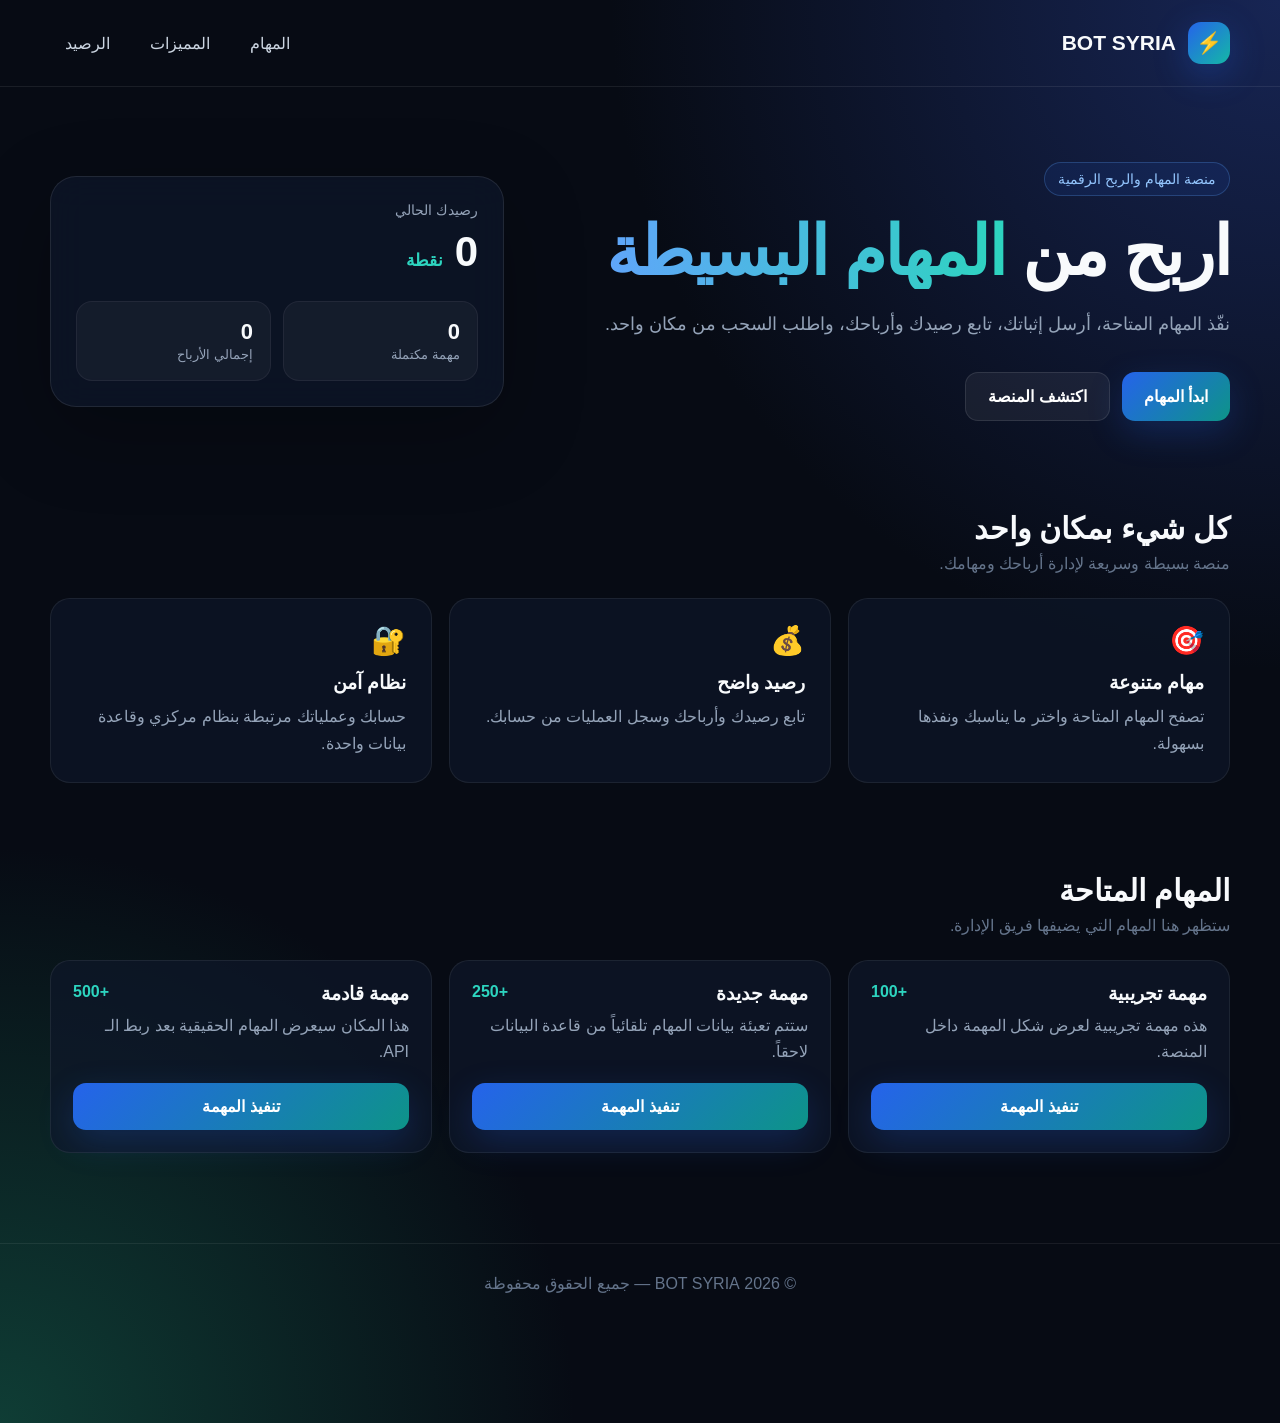
==== index.html @ 570c3ed7 "feat: publish BOT SYRIA website on GitHub Pages" ====
<!DOCTYPE html>
<html lang="ar" dir="rtl">
<head>
    <meta charset="UTF-8">
    <meta name="viewport" content="width=device-width, initial-scale=1.0">

    <title>BOT SYRIA</title>

    <style>
        * {
            box-sizing: border-box;
            margin: 0;
            padding: 0;
        }

        body {
            font-family:
                -apple-system,
                BlinkMacSystemFont,
                "Segoe UI",
                Tahoma,
                Arial,
                sans-serif;

            background:
                radial-gradient(circle at top right, #172554 0, transparent 35%),
                radial-gradient(circle at bottom left, #0f3d35 0, transparent 30%),
                #070b14;

            color: #f8fafc;
            min-height: 100vh;
        }

        .container {
            width: min(1180px, calc(100% - 32px));
            margin: auto;
        }

        header {
            padding: 22px 0;
            border-bottom: 1px solid rgba(255,255,255,.08);
        }

        nav {
            display: flex;
            align-items: center;
            justify-content: space-between;
            gap: 20px;
        }

        .logo {
            display: flex;
            align-items: center;
            gap: 12px;
            font-size: 21px;
            font-weight: 800;
        }

        .logo-icon {
            width: 42px;
            height: 42px;
            border-radius: 13px;
            display: grid;
            place-items: center;
            background: linear-gradient(135deg, #2563eb, #14b8a6);
            box-shadow: 0 10px 35px rgba(37,99,235,.3);
        }

        .nav-links {
            display: flex;
            gap: 10px;
        }

        .nav-links a {
            color: #cbd5e1;
            text-decoration: none;
            padding: 10px 15px;
            border-radius: 10px;
        }

        .nav-links a:hover {
            background: rgba(255,255,255,.06);
            color: white;
        }

        .hero {
            padding: 75px 0 45px;
        }

        .hero-grid {
            display: grid;
            grid-template-columns: 1.2fr .8fr;
            gap: 45px;
            align-items: center;
        }

        .badge {
            display: inline-flex;
            padding: 8px 13px;
            border: 1px solid rgba(96,165,250,.25);
            background: rgba(37,99,235,.1);
            color: #93c5fd;
            border-radius: 999px;
            margin-bottom: 20px;
            font-size: 14px;
        }

        h1 {
            font-size: clamp(38px, 6vw, 68px);
            line-height: 1.05;
            letter-spacing: -2px;
            margin-bottom: 20px;
        }

        .gradient {
            background: linear-gradient(90deg, #60a5fa, #2dd4bf);
            -webkit-background-clip: text;
            background-clip: text;
            color: transparent;
        }

        .hero p {
            color: #94a3b8;
            font-size: 18px;
            line-height: 1.9;
            max-width: 650px;
        }

        .actions {
            display: flex;
            gap: 12px;
            margin-top: 30px;
            flex-wrap: wrap;
        }

        .btn {
            display: inline-flex;
            align-items: center;
            justify-content: center;
            text-decoration: none;
            border-radius: 13px;
            padding: 14px 22px;
            font-weight: 700;
            border: 1px solid rgba(255,255,255,.1);
            color: white;
            background: rgba(255,255,255,.06);
        }

        .btn-primary {
            border: 0;
            background: linear-gradient(135deg, #2563eb, #0d9488);
            box-shadow: 0 12px 35px rgba(37,99,235,.22);
        }

        .hero-card {
            border: 1px solid rgba(255,255,255,.09);
            background: rgba(15,23,42,.72);
            backdrop-filter: blur(18px);
            border-radius: 26px;
            padding: 25px;
            box-shadow: 0 25px 80px rgba(0,0,0,.25);
        }

        .balance {
            color: #94a3b8;
            font-size: 14px;
        }

        .amount {
            font-size: 42px;
            font-weight: 900;
            margin: 10px 0 25px;
        }

        .amount span {
            color: #2dd4bf;
            font-size: 17px;
        }

        .mini-stats {
            display: grid;
            grid-template-columns: repeat(2, 1fr);
            gap: 12px;
        }

        .stat {
            background: rgba(255,255,255,.04);
            border: 1px solid rgba(255,255,255,.06);
            padding: 17px;
            border-radius: 16px;
        }

        .stat strong {
            display: block;
            font-size: 22px;
        }

        .stat small {
            color: #94a3b8;
        }

        section {
            padding: 45px 0;
        }

        .section-title {
            margin-bottom: 25px;
        }

        .section-title h2 {
            font-size: 30px;
        }

        .section-title p {
            color: #64748b;
            margin-top: 8px;
        }

        .features {
            display: grid;
            grid-template-columns: repeat(3, 1fr);
            gap: 17px;
        }

        .feature {
            padding: 25px;
            border-radius: 20px;
            background: rgba(15,23,42,.65);
            border: 1px solid rgba(255,255,255,.07);
        }

        .feature-icon {
            font-size: 28px;
            margin-bottom: 15px;
        }

        .feature h3 {
            margin-bottom: 9px;
        }

        .feature p {
            color: #94a3b8;
            line-height: 1.7;
        }

        .tasks {
            display: grid;
            grid-template-columns: repeat(3, 1fr);
            gap: 17px;
        }

        .task {
            background: rgba(15,23,42,.7);
            border: 1px solid rgba(255,255,255,.07);
            border-radius: 20px;
            padding: 22px;
        }

        .task-top {
            display: flex;
            justify-content: space-between;
            gap: 10px;
        }

        .task h3 {
            margin-bottom: 8px;
        }

        .task p {
            color: #94a3b8;
            line-height: 1.6;
            min-height: 52px;
        }

        .reward {
            color: #2dd4bf;
            font-weight: 800;
            white-space: nowrap;
        }

        .task-btn {
            width: 100%;
            margin-top: 18px;
        }

        footer {
            border-top: 1px solid rgba(255,255,255,.07);
            margin-top: 45px;
            padding: 30px 0;
            color: #64748b;
            text-align: center;
        }

        @media (max-width: 850px) {
            .hero-grid {
                grid-template-columns: 1fr;
            }

            .features,
            .tasks {
                grid-template-columns: 1fr;
            }

            .nav-links {
                display: none;
            }

            .hero {
                padding-top: 45px;
            }
        }
    </style>
</head>

<body>

<header>
    <div class="container">
        <nav>
            <div class="logo">
                <div class="logo-icon">⚡</div>
                <span>BOT SYRIA</span>
            </div>

            <div class="nav-links">
                <a href="#tasks">المهام</a>
                <a href="#features">المميزات</a>
                <a href="#balance">الرصيد</a>
            </div>
        </nav>
    </div>
</header>

<main>

<section class="hero">
    <div class="container">
        <div class="hero-grid">

            <div>
                <span class="badge">منصة المهام والربح الرقمية</span>

                <h1>
                    اربح من
                    <span class="gradient">المهام البسيطة</span>
                </h1>

                <p>
                    نفّذ المهام المتاحة، أرسل إثباتك،
                    تابع رصيدك وأرباحك، واطلب السحب
                    من مكان واحد.
                </p>

                <div class="actions">
                    <a class="btn btn-primary" href="#tasks">
                        ابدأ المهام
                    </a>

                    <a class="btn" href="#features">
                        اكتشف المنصة
                    </a>
                </div>
            </div>

            <div class="hero-card" id="balance">
                <div class="balance">رصيدك الحالي</div>

                <div class="amount">
                    0
                    <span>نقطة</span>
                </div>

                <div class="mini-stats">
                    <div class="stat">
                        <strong>0</strong>
                        <small>مهمة مكتملة</small>
                    </div>

                    <div class="stat">
                        <strong>0</strong>
                        <small>إجمالي الأرباح</small>
                    </div>
                </div>
            </div>

        </div>
    </div>
</section>

<section id="features">
    <div class="container">

        <div class="section-title">
            <h2>كل شيء بمكان واحد</h2>
            <p>منصة بسيطة وسريعة لإدارة أرباحك ومهامك.</p>
        </div>

        <div class="features">

            <div class="feature">
                <div class="feature-icon">🎯</div>
                <h3>مهام متنوعة</h3>
                <p>
                    تصفح المهام المتاحة واختر ما يناسبك
                    ونفذها بسهولة.
                </p>
            </div>

            <div class="feature">
                <div class="feature-icon">💰</div>
                <h3>رصيد واضح</h3>
                <p>
                    تابع رصيدك وأرباحك وسجل العمليات
                    من حسابك.
                </p>
            </div>

            <div class="feature">
                <div class="feature-icon">🔐</div>
                <h3>نظام آمن</h3>
                <p>
                    حسابك وعملياتك مرتبطة بنظام مركزي
                    وقاعدة بيانات واحدة.
                </p>
            </div>

        </div>
    </div>
</section>

<section id="tasks">
    <div class="container">

        <div class="section-title">
            <h2>المهام المتاحة</h2>
            <p>ستظهر هنا المهام التي يضيفها فريق الإدارة.</p>
        </div>

        <div class="tasks">

            <article class="task">
                <div class="task-top">
                    <h3>مهمة تجريبية</h3>
                    <span class="reward">+100</span>
                </div>

                <p>
                    هذه مهمة تجريبية لعرض شكل المهمة
                    داخل المنصة.
                </p>

                <a class="btn btn-primary task-btn" href="#">
                    تنفيذ المهمة
                </a>
            </article>

            <article class="task">
                <div class="task-top">
                    <h3>مهمة جديدة</h3>
                    <span class="reward">+250</span>
                </div>

                <p>
                    ستتم تعبئة بيانات المهام تلقائياً
                    من قاعدة البيانات لاحقاً.
                </p>

                <a class="btn btn-primary task-btn" href="#">
                    تنفيذ المهمة
                </a>
            </article>

            <article class="task">
                <div class="task-top">
                    <h3>مهمة قادمة</h3>
                    <span class="reward">+500</span>
                </div>

                <p>
                    هذا المكان سيعرض المهام الحقيقية
                    بعد ربط الـ API.
                </p>

                <a class="btn btn-primary task-btn" href="#">
                    تنفيذ المهمة
                </a>
            </article>

        </div>
    </div>
</section>

</main>

<footer>
    <div class="container">
        © 2026 BOT SYRIA — جميع الحقوق محفوظة
    </div>
</footer>


<script id="LIVE_TASKS_API">
async function loadLiveTasks() {
    try {
        const response = await fetch("/api/tasks", {
            cache: "no-store"
        });

        const data = await response.json();

        if (!response.ok || data.status !== "ok") {
            console.error("Tasks API error:", data);
            return;
        }

        const tasks = data.tasks || [];

        console.log("BOT SYRIA tasks:", tasks);

        /*
         * هذا الجزء لا يغيّر التصميم الحالي.
         * إذا كان الموقع يحتوي على عنصر tasksContainer
         * فسيعرض المهام داخله.
         */
        const container =
            document.getElementById("tasksContainer") ||
            document.querySelector("[data-tasks]");

        if (!container) {
            console.warn("لم يتم العثور على حاوية المهام في الصفحة.");
            return;
        }

        if (!tasks.length) {
            container.innerHTML = `
                <div style="padding:20px;text-align:center;">
                    لا توجد مهام متاحة حالياً
                </div>
            `;
            return;
        }

        container.innerHTML = tasks.map(task => `
            <div style="
                padding:16px;
                margin-bottom:12px;
                border-radius:16px;
                background:rgba(255,255,255,.05);
                border:1px solid rgba(255,255,255,.08);
            ">
                <h3>${escapeTaskHtml(task.title)}</h3>

                <p style="margin:8px 0;">
                    ${escapeTaskHtml(task.description || "")}
                </p>

                <div style="margin:8px 0;">
                    💰 المكافأة: ${task.reward}
                </div>

                <div style="margin:8px 0;">
                    👥 المقاعد: ${task.seats}
                </div>

                ${
                    task.link
                    ? `<a href="${escapeTaskAttr(task.link)}"
                         target="_blank"
                         rel="noopener"
                         style="display:inline-block;margin-top:8px;">
                         فتح المهمة
                       </a>`
                    : ""
                }
            </div>
        `).join("");

    } catch (error) {
        console.error("تعذر تحميل المهام:", error);
    }
}

function escapeTaskHtml(value) {
    return String(value)
        .replaceAll("&", "&amp;")
        .replaceAll("<", "&lt;")
        .replaceAll(">", "&gt;")
        .replaceAll('"', "&quot;")
        .replaceAll("'", "&#039;");
}

function escapeTaskAttr(value) {
    return String(value)
        .replaceAll("&", "&amp;")
        .replaceAll('"', "&quot;")
        .replaceAll("<", "&lt;")
        .replaceAll(">", "&gt;");
}

loadLiveTasks();

setInterval(loadLiveTasks, 15000);
</script>


<section id="tasksContainer" data-tasks style="
    max-width:900px;
    margin:30px auto;
    padding:20px;
"></section>

</body>
</html>
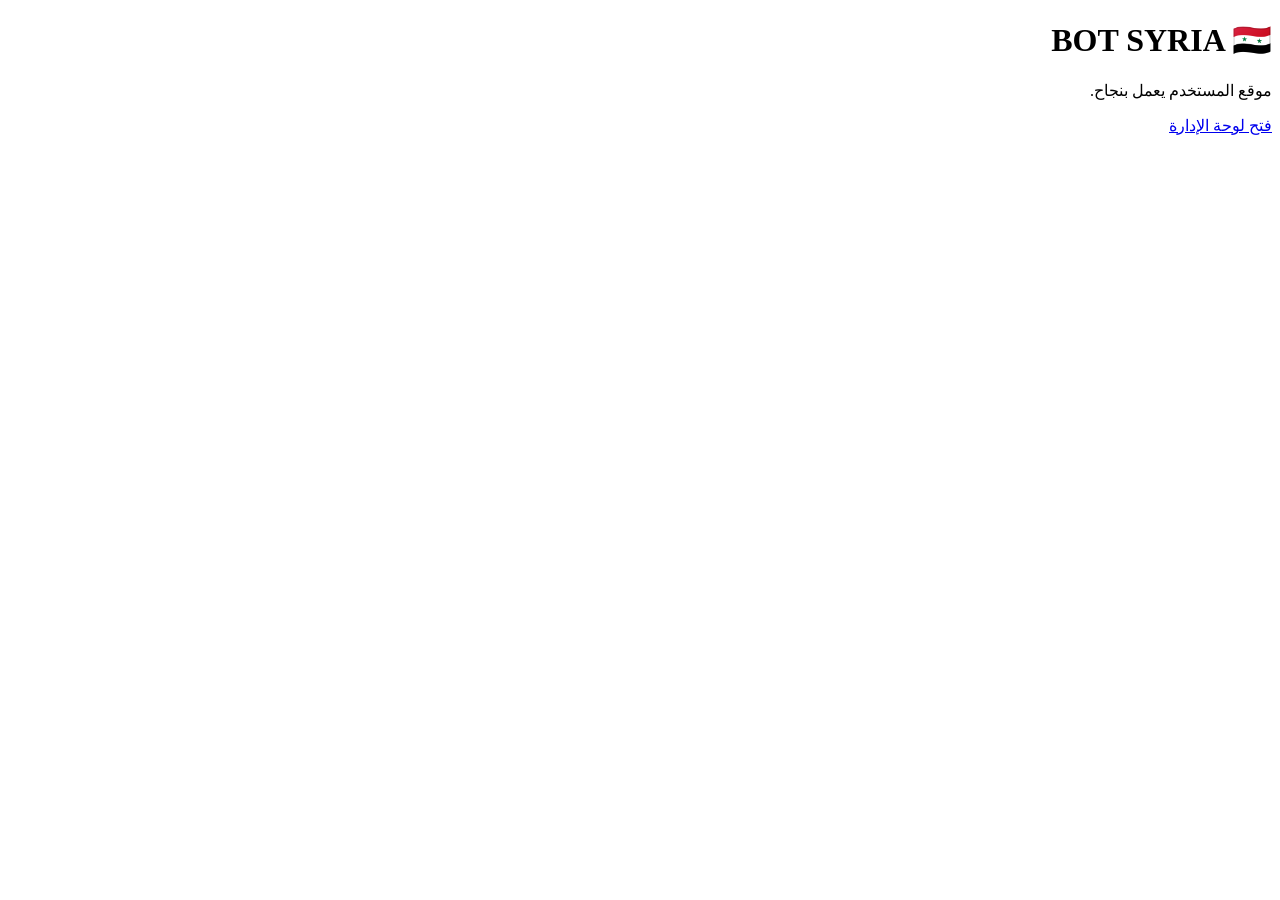
==== commit 3e9cd7f6: "Fix BOT SYRIA homepage" ====
--- a/index.html
+++ b/index.html
@@ -1,613 +1,13 @@
 <!DOCTYPE html>
 <html lang="ar" dir="rtl">
 <head>
-    <meta charset="UTF-8">
-    <meta name="viewport" content="width=device-width, initial-scale=1.0">
-
-    <title>BOT SYRIA</title>
-
-    <style>
-        * {
-            box-sizing: border-box;
-            margin: 0;
-            padding: 0;
-        }
-
-        body {
-            font-family:
-                -apple-system,
-                BlinkMacSystemFont,
-                "Segoe UI",
-                Tahoma,
-                Arial,
-                sans-serif;
-
-            background:
-                radial-gradient(circle at top right, #172554 0, transparent 35%),
-                radial-gradient(circle at bottom left, #0f3d35 0, transparent 30%),
-                #070b14;
-
-            color: #f8fafc;
-            min-height: 100vh;
-        }
-
-        .container {
-            width: min(1180px, calc(100% - 32px));
-            margin: auto;
-        }
-
-        header {
-            padding: 22px 0;
-            border-bottom: 1px solid rgba(255,255,255,.08);
-        }
-
-        nav {
-            display: flex;
-            align-items: center;
-            justify-content: space-between;
-            gap: 20px;
-        }
-
-        .logo {
-            display: flex;
-            align-items: center;
-            gap: 12px;
-            font-size: 21px;
-            font-weight: 800;
-        }
-
-        .logo-icon {
-            width: 42px;
-            height: 42px;
-            border-radius: 13px;
-            display: grid;
-            place-items: center;
-            background: linear-gradient(135deg, #2563eb, #14b8a6);
-            box-shadow: 0 10px 35px rgba(37,99,235,.3);
-        }
-
-        .nav-links {
-            display: flex;
-            gap: 10px;
-        }
-
-        .nav-links a {
-            color: #cbd5e1;
-            text-decoration: none;
-            padding: 10px 15px;
-            border-radius: 10px;
-        }
-
-        .nav-links a:hover {
-            background: rgba(255,255,255,.06);
-            color: white;
-        }
-
-        .hero {
-            padding: 75px 0 45px;
-        }
-
-        .hero-grid {
-            display: grid;
-            grid-template-columns: 1.2fr .8fr;
-            gap: 45px;
-            align-items: center;
-        }
-
-        .badge {
-            display: inline-flex;
-            padding: 8px 13px;
-            border: 1px solid rgba(96,165,250,.25);
-            background: rgba(37,99,235,.1);
-            color: #93c5fd;
-            border-radius: 999px;
-            margin-bottom: 20px;
-            font-size: 14px;
-        }
-
-        h1 {
-            font-size: clamp(38px, 6vw, 68px);
-            line-height: 1.05;
-            letter-spacing: -2px;
-            margin-bottom: 20px;
-        }
-
-        .gradient {
-            background: linear-gradient(90deg, #60a5fa, #2dd4bf);
-            -webkit-background-clip: text;
-            background-clip: text;
-            color: transparent;
-        }
-
-        .hero p {
-            color: #94a3b8;
-            font-size: 18px;
-            line-height: 1.9;
-            max-width: 650px;
-        }
-
-        .actions {
-            display: flex;
-            gap: 12px;
-            margin-top: 30px;
-            flex-wrap: wrap;
-        }
-
-        .btn {
-            display: inline-flex;
-            align-items: center;
-            justify-content: center;
-            text-decoration: none;
-            border-radius: 13px;
-            padding: 14px 22px;
-            font-weight: 700;
-            border: 1px solid rgba(255,255,255,.1);
-            color: white;
-            background: rgba(255,255,255,.06);
-        }
-
-        .btn-primary {
-            border: 0;
-            background: linear-gradient(135deg, #2563eb, #0d9488);
-            box-shadow: 0 12px 35px rgba(37,99,235,.22);
-        }
-
-        .hero-card {
-            border: 1px solid rgba(255,255,255,.09);
-            background: rgba(15,23,42,.72);
-            backdrop-filter: blur(18px);
-            border-radius: 26px;
-            padding: 25px;
-            box-shadow: 0 25px 80px rgba(0,0,0,.25);
-        }
-
-        .balance {
-            color: #94a3b8;
-            font-size: 14px;
-        }
-
-        .amount {
-            font-size: 42px;
-            font-weight: 900;
-            margin: 10px 0 25px;
-        }
-
-        .amount span {
-            color: #2dd4bf;
-            font-size: 17px;
-        }
-
-        .mini-stats {
-            display: grid;
-            grid-template-columns: repeat(2, 1fr);
-            gap: 12px;
-        }
-
-        .stat {
-            background: rgba(255,255,255,.04);
-            border: 1px solid rgba(255,255,255,.06);
-            padding: 17px;
-            border-radius: 16px;
-        }
-
-        .stat strong {
-            display: block;
-            font-size: 22px;
-        }
-
-        .stat small {
-            color: #94a3b8;
-        }
-
-        section {
-            padding: 45px 0;
-        }
-
-        .section-title {
-            margin-bottom: 25px;
-        }
-
-        .section-title h2 {
-            font-size: 30px;
-        }
-
-        .section-title p {
-            color: #64748b;
-            margin-top: 8px;
-        }
-
-        .features {
-            display: grid;
-            grid-template-columns: repeat(3, 1fr);
-            gap: 17px;
-        }
-
-        .feature {
-            padding: 25px;
-            border-radius: 20px;
-            background: rgba(15,23,42,.65);
-            border: 1px solid rgba(255,255,255,.07);
-        }
-
-        .feature-icon {
-            font-size: 28px;
-            margin-bottom: 15px;
-        }
-
-        .feature h3 {
-            margin-bottom: 9px;
-        }
-
-        .feature p {
-            color: #94a3b8;
-            line-height: 1.7;
-        }
-
-        .tasks {
-            display: grid;
-            grid-template-columns: repeat(3, 1fr);
-            gap: 17px;
-        }
-
-        .task {
-            background: rgba(15,23,42,.7);
-            border: 1px solid rgba(255,255,255,.07);
-            border-radius: 20px;
-            padding: 22px;
-        }
-
-        .task-top {
-            display: flex;
-            justify-content: space-between;
-            gap: 10px;
-        }
-
-        .task h3 {
-            margin-bottom: 8px;
-        }
-
-        .task p {
-            color: #94a3b8;
-            line-height: 1.6;
-            min-height: 52px;
-        }
-
-        .reward {
-            color: #2dd4bf;
-            font-weight: 800;
-            white-space: nowrap;
-        }
-
-        .task-btn {
-            width: 100%;
-            margin-top: 18px;
-        }
-
-        footer {
-            border-top: 1px solid rgba(255,255,255,.07);
-            margin-top: 45px;
-            padding: 30px 0;
-            color: #64748b;
-            text-align: center;
-        }
-
-        @media (max-width: 850px) {
-            .hero-grid {
-                grid-template-columns: 1fr;
-            }
-
-            .features,
-            .tasks {
-                grid-template-columns: 1fr;
-            }
-
-            .nav-links {
-                display: none;
-            }
-
-            .hero {
-                padding-top: 45px;
-            }
-        }
-    </style>
+  <meta charset="UTF-8">
+  <meta name="viewport" content="width=device-width, initial-scale=1.0">
+  <title>BOT SYRIA</title>
 </head>
-
 <body>
-
-<header>
-    <div class="container">
-        <nav>
-            <div class="logo">
-                <div class="logo-icon">⚡</div>
-                <span>BOT SYRIA</span>
-            </div>
-
-            <div class="nav-links">
-                <a href="#tasks">المهام</a>
-                <a href="#features">المميزات</a>
-                <a href="#balance">الرصيد</a>
-            </div>
-        </nav>
-    </div>
-</header>
-
-<main>
-
-<section class="hero">
-    <div class="container">
-        <div class="hero-grid">
-
-            <div>
-                <span class="badge">منصة المهام والربح الرقمية</span>
-
-                <h1>
-                    اربح من
-                    <span class="gradient">المهام البسيطة</span>
-                </h1>
-
-                <p>
-                    نفّذ المهام المتاحة، أرسل إثباتك،
-                    تابع رصيدك وأرباحك، واطلب السحب
-                    من مكان واحد.
-                </p>
-
-                <div class="actions">
-                    <a class="btn btn-primary" href="#tasks">
-                        ابدأ المهام
-                    </a>
-
-                    <a class="btn" href="#features">
-                        اكتشف المنصة
-                    </a>
-                </div>
-            </div>
-
-            <div class="hero-card" id="balance">
-                <div class="balance">رصيدك الحالي</div>
-
-                <div class="amount">
-                    0
-                    <span>نقطة</span>
-                </div>
-
-                <div class="mini-stats">
-                    <div class="stat">
-                        <strong>0</strong>
-                        <small>مهمة مكتملة</small>
-                    </div>
-
-                    <div class="stat">
-                        <strong>0</strong>
-                        <small>إجمالي الأرباح</small>
-                    </div>
-                </div>
-            </div>
-
-        </div>
-    </div>
-</section>
-
-<section id="features">
-    <div class="container">
-
-        <div class="section-title">
-            <h2>كل شيء بمكان واحد</h2>
-            <p>منصة بسيطة وسريعة لإدارة أرباحك ومهامك.</p>
-        </div>
-
-        <div class="features">
-
-            <div class="feature">
-                <div class="feature-icon">🎯</div>
-                <h3>مهام متنوعة</h3>
-                <p>
-                    تصفح المهام المتاحة واختر ما يناسبك
-                    ونفذها بسهولة.
-                </p>
-            </div>
-
-            <div class="feature">
-                <div class="feature-icon">💰</div>
-                <h3>رصيد واضح</h3>
-                <p>
-                    تابع رصيدك وأرباحك وسجل العمليات
-                    من حسابك.
-                </p>
-            </div>
-
-            <div class="feature">
-                <div class="feature-icon">🔐</div>
-                <h3>نظام آمن</h3>
-                <p>
-                    حسابك وعملياتك مرتبطة بنظام مركزي
-                    وقاعدة بيانات واحدة.
-                </p>
-            </div>
-
-        </div>
-    </div>
-</section>
-
-<section id="tasks">
-    <div class="container">
-
-        <div class="section-title">
-            <h2>المهام المتاحة</h2>
-            <p>ستظهر هنا المهام التي يضيفها فريق الإدارة.</p>
-        </div>
-
-        <div class="tasks">
-
-            <article class="task">
-                <div class="task-top">
-                    <h3>مهمة تجريبية</h3>
-                    <span class="reward">+100</span>
-                </div>
-
-                <p>
-                    هذه مهمة تجريبية لعرض شكل المهمة
-                    داخل المنصة.
-                </p>
-
-                <a class="btn btn-primary task-btn" href="#">
-                    تنفيذ المهمة
-                </a>
-            </article>
-
-            <article class="task">
-                <div class="task-top">
-                    <h3>مهمة جديدة</h3>
-                    <span class="reward">+250</span>
-                </div>
-
-                <p>
-                    ستتم تعبئة بيانات المهام تلقائياً
-                    من قاعدة البيانات لاحقاً.
-                </p>
-
-                <a class="btn btn-primary task-btn" href="#">
-                    تنفيذ المهمة
-                </a>
-            </article>
-
-            <article class="task">
-                <div class="task-top">
-                    <h3>مهمة قادمة</h3>
-                    <span class="reward">+500</span>
-                </div>
-
-                <p>
-                    هذا المكان سيعرض المهام الحقيقية
-                    بعد ربط الـ API.
-                </p>
-
-                <a class="btn btn-primary task-btn" href="#">
-                    تنفيذ المهمة
-                </a>
-            </article>
-
-        </div>
-    </div>
-</section>
-
-</main>
-
-<footer>
-    <div class="container">
-        © 2026 BOT SYRIA — جميع الحقوق محفوظة
-    </div>
-</footer>
-
-
-<script id="LIVE_TASKS_API">
-async function loadLiveTasks() {
-    try {
-        const response = await fetch("/api/tasks", {
-            cache: "no-store"
-        });
-
-        const data = await response.json();
-
-        if (!response.ok || data.status !== "ok") {
-            console.error("Tasks API error:", data);
-            return;
-        }
-
-        const tasks = data.tasks || [];
-
-        console.log("BOT SYRIA tasks:", tasks);
-
-        /*
-         * هذا الجزء لا يغيّر التصميم الحالي.
-         * إذا كان الموقع يحتوي على عنصر tasksContainer
-         * فسيعرض المهام داخله.
-         */
-        const container =
-            document.getElementById("tasksContainer") ||
-            document.querySelector("[data-tasks]");
-
-        if (!container) {
-            console.warn("لم يتم العثور على حاوية المهام في الصفحة.");
-            return;
-        }
-
-        if (!tasks.length) {
-            container.innerHTML = `
-                <div style="padding:20px;text-align:center;">
-                    لا توجد مهام متاحة حالياً
-                </div>
-            `;
-            return;
-        }
-
-        container.innerHTML = tasks.map(task => `
-            <div style="
-                padding:16px;
-                margin-bottom:12px;
-                border-radius:16px;
-                background:rgba(255,255,255,.05);
-                border:1px solid rgba(255,255,255,.08);
-            ">
-                <h3>${escapeTaskHtml(task.title)}</h3>
-
-                <p style="margin:8px 0;">
-                    ${escapeTaskHtml(task.description || "")}
-                </p>
-
-                <div style="margin:8px 0;">
-                    💰 المكافأة: ${task.reward}
-                </div>
-
-                <div style="margin:8px 0;">
-                    👥 المقاعد: ${task.seats}
-                </div>
-
-                ${
-                    task.link
-                    ? `<a href="${escapeTaskAttr(task.link)}"
-                         target="_blank"
-                         rel="noopener"
-                         style="display:inline-block;margin-top:8px;">
-                         فتح المهمة
-                       </a>`
-                    : ""
-                }
-            </div>
-        `).join("");
-
-    } catch (error) {
-        console.error("تعذر تحميل المهام:", error);
-    }
-}
-
-function escapeTaskHtml(value) {
-    return String(value)
-        .replaceAll("&", "&amp;")
-        .replaceAll("<", "&lt;")
-        .replaceAll(">", "&gt;")
-        .replaceAll('"', "&quot;")
-        .replaceAll("'", "&#039;");
-}
-
-function escapeTaskAttr(value) {
-    return String(value)
-        .replaceAll("&", "&amp;")
-        .replaceAll('"', "&quot;")
-        .replaceAll("<", "&lt;")
-        .replaceAll(">", "&gt;");
-}
-
-loadLiveTasks();
-
-setInterval(loadLiveTasks, 15000);
-</script>
-
-
-<section id="tasksContainer" data-tasks style="
-    max-width:900px;
-    margin:30px auto;
-    padding:20px;
-"></section>
-
+  <h1>BOT SYRIA 🇸🇾</h1>
+  <p>موقع المستخدم يعمل بنجاح.</p>
+  <a href="../admin/">فتح لوحة الإدارة</a>
 </body>
 </html>
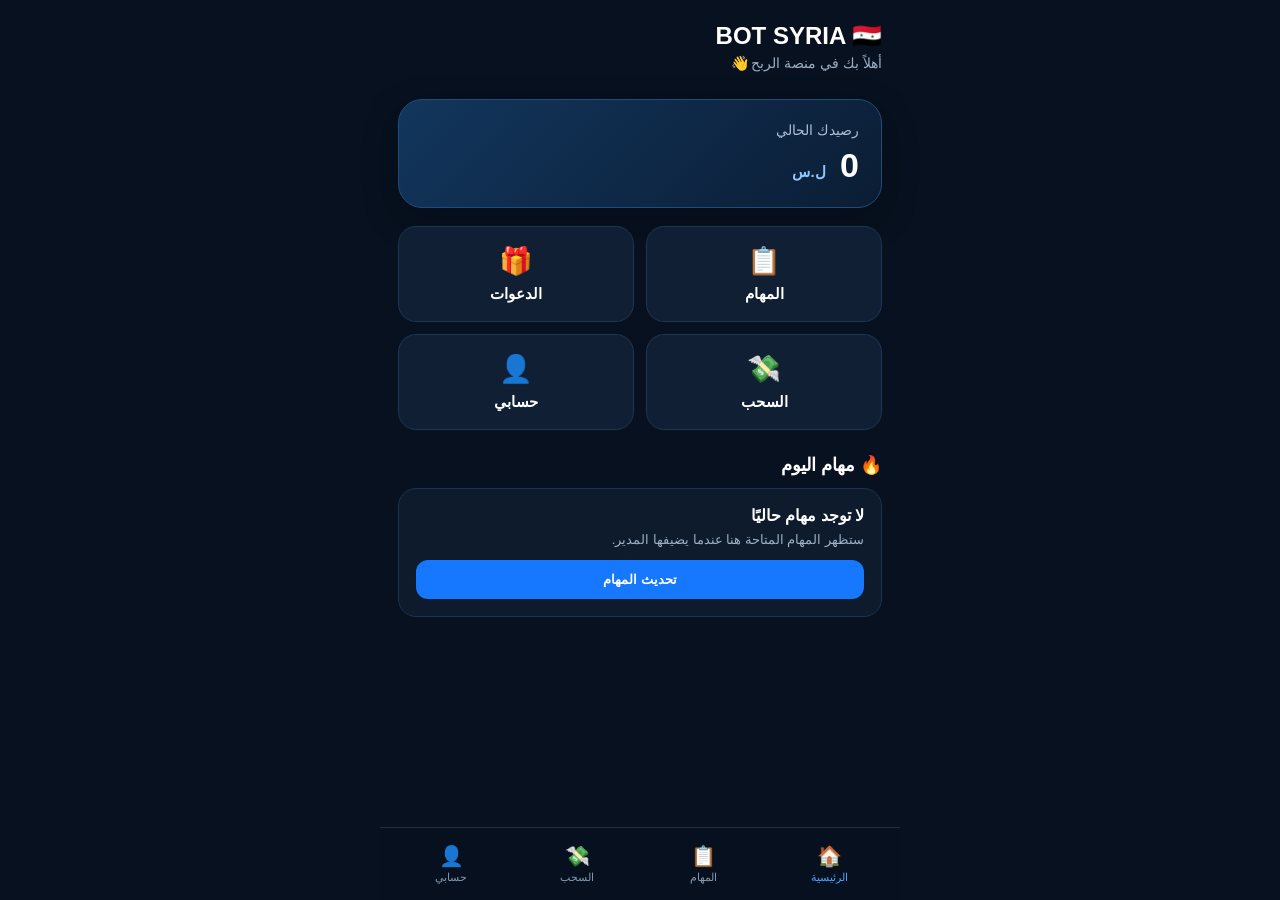
==== commit 4b49f375: "Update main BOT SYRIA interface" ====
--- a/index.html
+++ b/index.html
@@ -2,12 +2,266 @@
 <html lang="ar" dir="rtl">
 <head>
   <meta charset="UTF-8">
-  <meta name="viewport" content="width=device-width, initial-scale=1.0">
+  <meta name="viewport" content="width=device-width, initial-scale=1.0, maximum-scale=1.0, user-scalable=no">
+
   <title>BOT SYRIA</title>
+
+  <style>
+    * {
+      box-sizing: border-box;
+      margin: 0;
+      padding: 0;
+    }
+
+    body {
+      font-family: Arial, sans-serif;
+      background: #07111f;
+      color: #ffffff;
+      min-height: 100vh;
+    }
+
+    button {
+      font-family: inherit;
+      border: 0;
+      cursor: pointer;
+    }
+
+    .app {
+      max-width: 520px;
+      margin: auto;
+      min-height: 100vh;
+      padding-bottom: 90px;
+    }
+
+    .top {
+      padding: 22px 18px 10px;
+    }
+
+    .brand {
+      font-size: 24px;
+      font-weight: 800;
+    }
+
+    .welcome {
+      margin-top: 5px;
+      color: #9caec5;
+      font-size: 14px;
+    }
+
+    .balance {
+      margin: 18px;
+      padding: 22px;
+      border-radius: 24px;
+      background: linear-gradient(135deg, #12365d, #0b1d34);
+      border: 1px solid #214b78;
+      box-shadow: 0 12px 35px rgba(0, 0, 0, 0.25);
+    }
+
+    .balance-label {
+      color: #aebfd4;
+      font-size: 14px;
+    }
+
+    .balance-value {
+      margin-top: 8px;
+      font-size: 34px;
+      font-weight: 900;
+    }
+
+    .currency {
+      font-size: 15px;
+      color: #8fc5ff;
+      margin-right: 5px;
+    }
+
+    .actions {
+      display: grid;
+      grid-template-columns: 1fr 1fr;
+      gap: 12px;
+      padding: 0 18px;
+    }
+
+    .action {
+      background: #101f33;
+      border: 1px solid #1d3654;
+      color: white;
+      border-radius: 18px;
+      padding: 18px 10px;
+      font-size: 15px;
+      font-weight: 700;
+    }
+
+    .action span {
+      display: block;
+      font-size: 27px;
+      margin-bottom: 8px;
+    }
+
+    .section {
+      padding: 24px 18px 0;
+    }
+
+    .section-title {
+      font-size: 18px;
+      font-weight: 800;
+      margin-bottom: 12px;
+    }
+
+    .task {
+      background: #0d1b2c;
+      border: 1px solid #1b324e;
+      border-radius: 18px;
+      padding: 17px;
+      margin-bottom: 10px;
+    }
+
+    .task-title {
+      font-weight: 800;
+    }
+
+    .task-info {
+      margin-top: 7px;
+      color: #9fb1c7;
+      font-size: 13px;
+    }
+
+    .task-button {
+      width: 100%;
+      margin-top: 13px;
+      padding: 12px;
+      border-radius: 12px;
+      background: #1677ff;
+      color: white;
+      font-weight: 800;
+    }
+
+    .bottom {
+      position: fixed;
+      bottom: 0;
+      left: 50%;
+      transform: translateX(-50%);
+      width: min(520px, 100%);
+      background: rgba(7, 17, 31, 0.96);
+      border-top: 1px solid #1a3049;
+      display: grid;
+      grid-template-columns: repeat(4, 1fr);
+      padding: 9px 8px calc(9px + env(safe-area-inset-bottom));
+      backdrop-filter: blur(10px);
+    }
+
+    .nav {
+      background: transparent;
+      color: #8498b1;
+      font-size: 11px;
+      padding: 7px 3px;
+    }
+
+    .nav span {
+      display: block;
+      font-size: 20px;
+      margin-bottom: 3px;
+    }
+
+    .nav.active {
+      color: #4da3ff;
+    }
+  </style>
 </head>
+
 <body>
-  <h1>BOT SYRIA 🇸🇾</h1>
-  <p>موقع المستخدم يعمل بنجاح.</p>
-  <a href="../admin/">فتح لوحة الإدارة</a>
+
+<div class="app">
+
+  <div class="top">
+    <div class="brand">BOT SYRIA 🇸🇾</div>
+    <div class="welcome">أهلاً بك في منصة الربح 👋</div>
+  </div>
+
+  <div class="balance">
+    <div class="balance-label">رصيدك الحالي</div>
+    <div class="balance-value">
+      0 <span class="currency">ل.س</span>
+    </div>
+  </div>
+
+  <div class="actions">
+
+    <button class="action" onclick="showMessage('قسم المهام قيد التجهيز')">
+      <span>📋</span>
+      المهام
+    </button>
+
+    <button class="action" onclick="showMessage('قسم الدعوات قيد التجهيز')">
+      <span>🎁</span>
+      الدعوات
+    </button>
+
+    <button class="action" onclick="showMessage('قسم السحب قيد التجهيز')">
+      <span>💸</span>
+      السحب
+    </button>
+
+    <button class="action" onclick="showMessage('صفحة الحساب قيد التجهيز')">
+      <span>👤</span>
+      حسابي
+    </button>
+
+  </div>
+
+  <div class="section">
+
+    <div class="section-title">🔥 مهام اليوم</div>
+
+    <div class="task">
+      <div class="task-title">لا توجد مهام حاليًا</div>
+      <div class="task-info">
+        ستظهر المهام المتاحة هنا عندما يضيفها المدير.
+      </div>
+      <button class="task-button" onclick="showMessage('لا توجد مهام متاحة الآن')">
+        تحديث المهام
+      </button>
+    </div>
+
+  </div>
+
+</div>
+
+<div class="bottom">
+
+  <button class="nav active" onclick="scrollToTop()">
+    <span>🏠</span>
+    الرئيسية
+  </button>
+
+  <button class="nav" onclick="showMessage('قسم المهام قيد التجهيز')">
+    <span>📋</span>
+    المهام
+  </button>
+
+  <button class="nav" onclick="showMessage('قسم السحب قيد التجهيز')">
+    <span>💸</span>
+    السحب
+  </button>
+
+  <button class="nav" onclick="showMessage('قسم الحساب قيد التجهيز')">
+    <span>👤</span>
+    حسابي
+  </button>
+
+</div>
+
+<script>
+  function showMessage(message) {
+    alert(message);
+  }
+
+  function scrollToTop() {
+    window.scrollTo({
+      top: 0,
+      behavior: "smooth"
+    });
+  }
+</script>
+
 </body>
 </html>
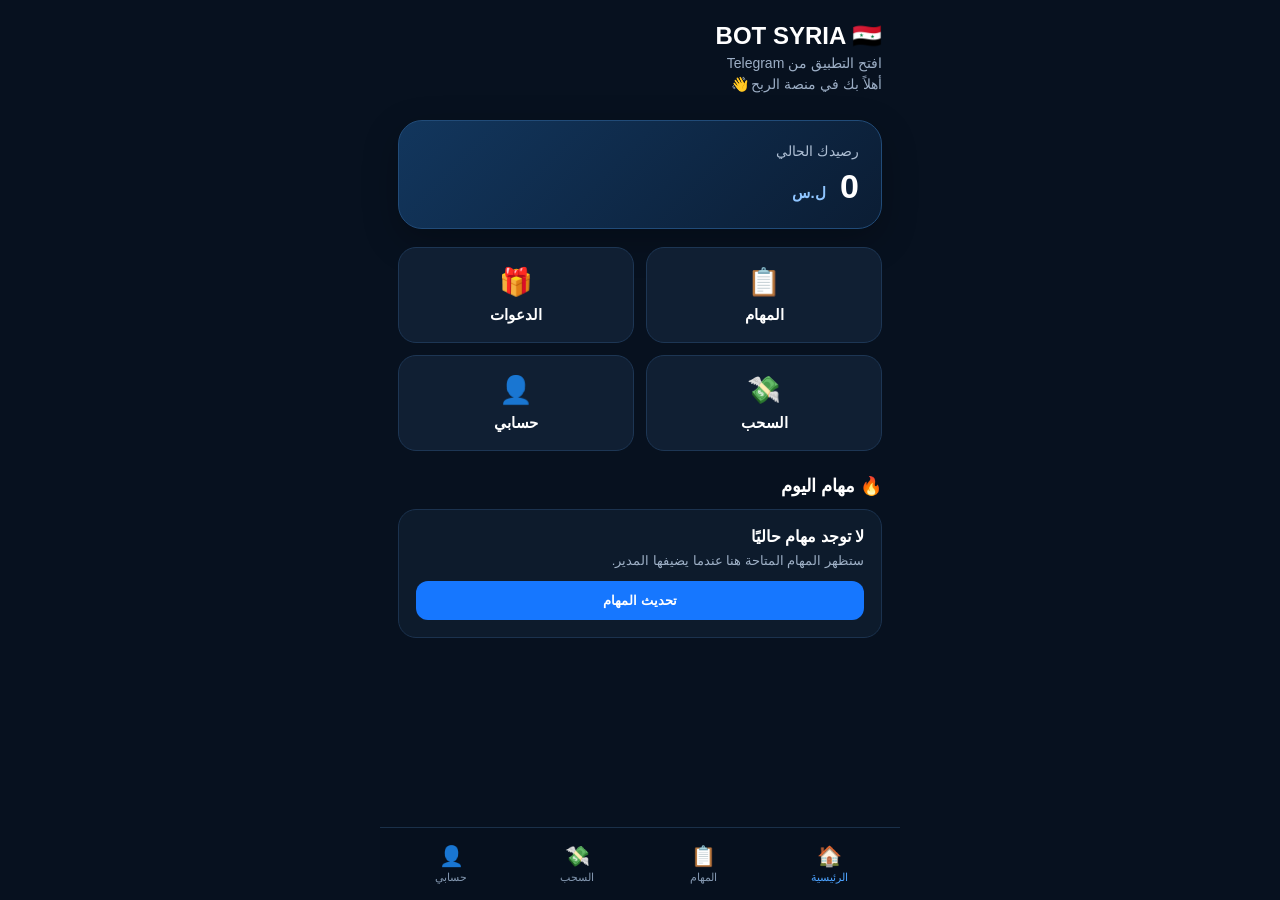
==== commit 81977613: "Connect BOT SYRIA Mini App to Telegram" ====
--- a/index.html
+++ b/index.html
@@ -1,6 +1,7 @@
 <!DOCTYPE html>
 <html lang="ar" dir="rtl">
 <head>
+  <script src="https://telegram.org/js/telegram-web-app.js"></script>
   <meta charset="UTF-8">
   <meta name="viewport" content="width=device-width, initial-scale=1.0, maximum-scale=1.0, user-scalable=no">
 
@@ -174,6 +175,7 @@
 
   <div class="top">
     <div class="brand">BOT SYRIA 🇸🇾</div>
+    <div id="telegram-user" class="welcome">جاري تحميل حسابك...</div>
     <div class="welcome">أهلاً بك في منصة الربح 👋</div>
   </div>
 
@@ -251,6 +253,29 @@
 </div>
 
 <script>
+  const tg = window.Telegram?.WebApp;
+
+  if (tg) {
+    tg.ready();
+    tg.expand();
+
+    const user = tg.initDataUnsafe?.user;
+
+    if (user) {
+      const firstName = user.first_name || "المستخدم";
+      const username = user.username ? "@" + user.username : "";
+
+      document.getElementById("telegram-user").textContent =
+        `أهلاً ${firstName} ${username}`;
+    } else {
+      document.getElementById("telegram-user").textContent =
+        "افتح التطبيق من Telegram";
+    }
+  } else {
+    document.getElementById("telegram-user").textContent =
+      "افتح التطبيق من Telegram";
+  }
+
   function showMessage(message) {
     alert(message);
   }
